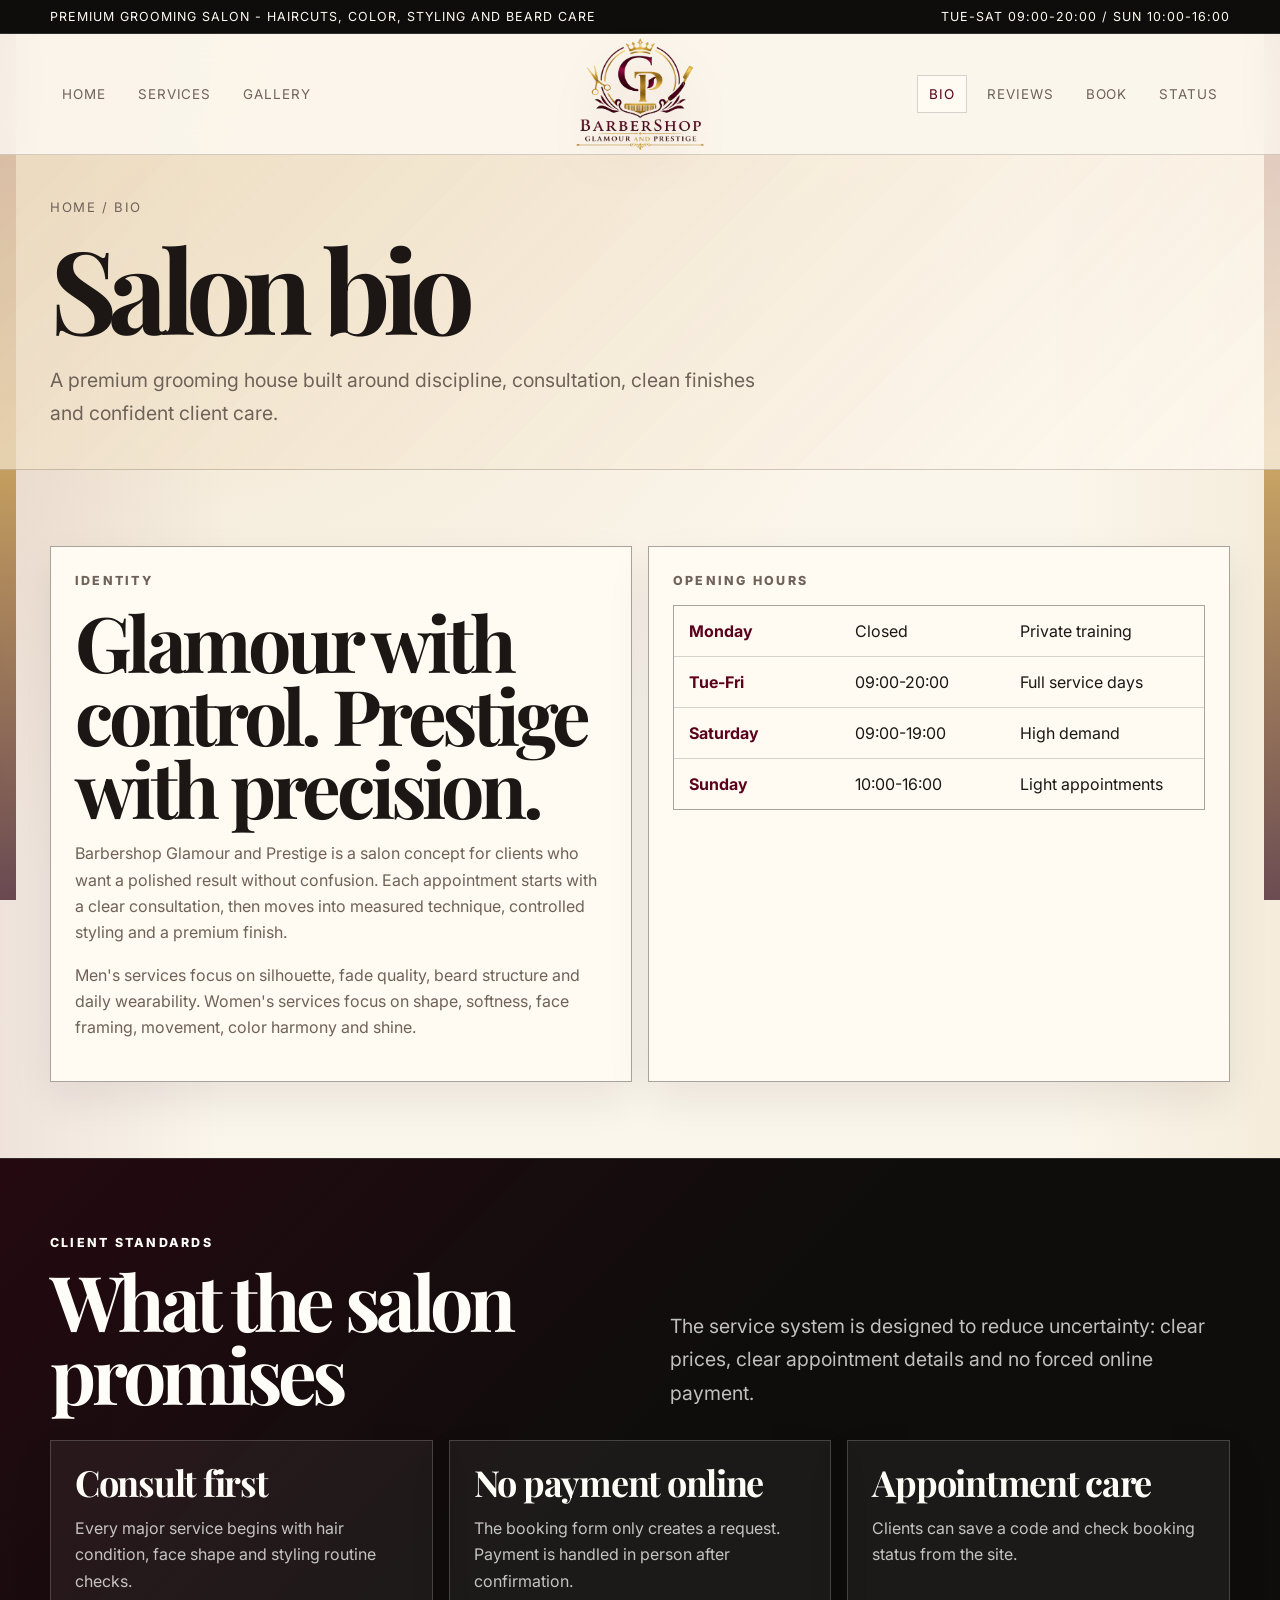
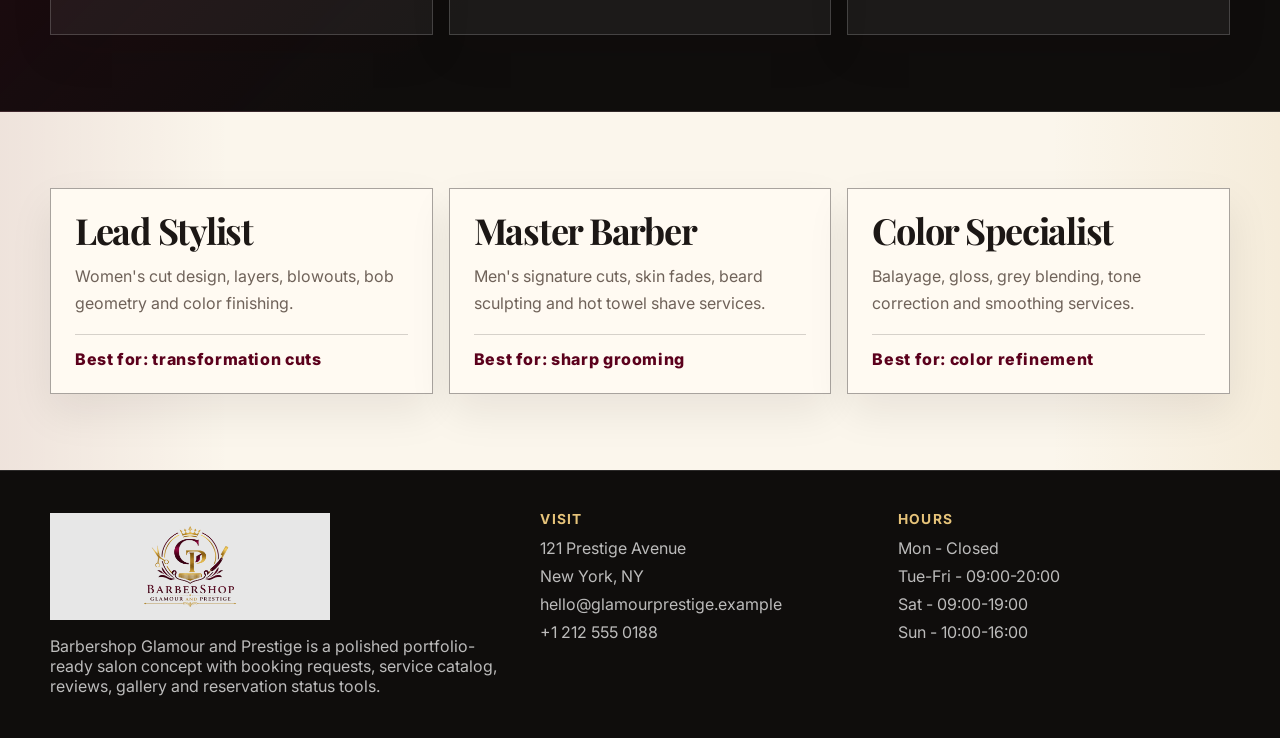
==== about.html @ 881aa1e7 "Add files via upload" ====
<!doctype html>
<html lang="en">
<head>
<meta charset="utf-8">
<meta name="viewport" content="width=device-width, initial-scale=1">
<title>Bio - Barbershop Glamour and Prestige</title>
<meta name="description" content="Premium multi-page website for Barbershop Glamour and Prestige.">
<link rel="preconnect" href="https://fonts.googleapis.com">
<link rel="preconnect" href="https://fonts.gstatic.com" crossorigin>
<link href="https://fonts.googleapis.com/css2?family=Inter:wght@400;600;700;800;900&family=Playfair+Display:wght@700;800;900&display=swap" rel="stylesheet">
<link rel="icon" href="assets/images/logo.png">
<link rel="stylesheet" href="assets/styles.css">
</head>
<body>
<div class="site-shell">
<div class="top-strip">
  <div class="container">
    <span>Premium grooming salon - Haircuts, color, styling and beard care</span>
    <span>Tue-Sat 09:00-20:00 / Sun 10:00-16:00</span>
  </div>
</div>

<header class="header">
  <div class="container header-grid">
    <button class="mobile-toggle" data-nav-toggle aria-expanded="false">Menu</button>

    <nav class="nav" aria-label="Primary navigation left">
      <a href="index.html" class="">Home</a>
      <a href="services.html" class="">Services</a>
      <a href="gallery.html" class="">Gallery</a>
    </nav>

    <a class="logo-link" href="index.html" aria-label="Barbershop Glamour and Prestige home">
      <img class="logo" src="assets/images/logo.png" alt="Barbershop Glamour and Prestige logo">
    </a>

    <nav class="nav nav-right" aria-label="Primary navigation right">
      <a href="about.html" class="active">Bio</a>
      <a href="reviews.html" class="">Reviews</a>
      <a href="booking.html" class="">Book</a>
      <a href="status.html" class="">Status</a>
    </nav>
  </div>
</header>

<main>
  <section class="page-title">
    <div class="container">
      <div class="breadcrumb">Home / Bio</div>
      <h1>Salon bio</h1>
      <p class="lead">A premium grooming house built around discipline, consultation, clean finishes and confident client care.</p>
    </div>
  </section>

  <section class="section">
    <div class="container grid two">
      <article class="card">
        <p class="eyebrow">Identity</p>
        <h2>Glamour with control. Prestige with precision.</h2>
        <p>Barbershop Glamour and Prestige is a salon concept for clients who want a polished result without confusion. Each appointment starts with a clear consultation, then moves into measured technique, controlled styling and a premium finish.</p>
        <p>Men's services focus on silhouette, fade quality, beard structure and daily wearability. Women's services focus on shape, softness, face framing, movement, color harmony and shine.</p>
      </article>
      <article class="card">
        <p class="eyebrow">Opening hours</p>
        <div class="table-like">
          <div class="table-row"><strong>Monday</strong><span>Closed</span><span>Private training</span></div>
          <div class="table-row"><strong>Tue-Fri</strong><span>09:00-20:00</span><span>Full service days</span></div>
          <div class="table-row"><strong>Saturday</strong><span>09:00-19:00</span><span>High demand</span></div>
          <div class="table-row"><strong>Sunday</strong><span>10:00-16:00</span><span>Light appointments</span></div>
        </div>
      </article>
    </div>
  </section>

  <section class="section dark">
    <div class="container section-head">
      <div>
        <p class="eyebrow">Client standards</p>
        <h2>What the salon promises</h2>
      </div>
      <p class="lead">The service system is designed to reduce uncertainty: clear prices, clear appointment details and no forced online payment.</p>
    </div>
    <div class="container grid three">
      <article class="card dark-card"><h3>Consult first</h3><p>Every major service begins with hair condition, face shape and styling routine checks.</p></article>
      <article class="card dark-card"><h3>No payment online</h3><p>The booking form only creates a request. Payment is handled in person after confirmation.</p></article>
      <article class="card dark-card"><h3>Appointment care</h3><p>Clients can save a code and check booking status from the site.</p></article>
    </div>
  </section>

  <section class="section">
    <div class="container grid three">
      <article class="card">
        <h3>Lead Stylist</h3>
        <p>Women's cut design, layers, blowouts, bob geometry and color finishing.</p>
        <div class="kicker-line">Best for: transformation cuts</div>
      </article>
      <article class="card">
        <h3>Master Barber</h3>
        <p>Men's signature cuts, skin fades, beard sculpting and hot towel shave services.</p>
        <div class="kicker-line">Best for: sharp grooming</div>
      </article>
      <article class="card">
        <h3>Color Specialist</h3>
        <p>Balayage, gloss, grey blending, tone correction and smoothing services.</p>
        <div class="kicker-line">Best for: color refinement</div>
      </article>
    </div>
  </section>
</main>

<footer class="footer">
  <div class="container footer-grid">
    <div>
      <img class="footer-logo" src="assets/images/logo.png" alt="Barbershop Glamour and Prestige logo">
      <p>Barbershop Glamour and Prestige is a polished portfolio-ready salon concept with booking requests, service catalog, reviews, gallery and reservation status tools.</p>
    </div>
    <div>
      <h4>Visit</h4>
      <ul>
        <li>121 Prestige Avenue</li>
        <li>New York, NY</li>
        <li>hello@glamourprestige.example</li>
        <li>+1 212 555 0188</li>
      </ul>
    </div>
    <div>
      <h4>Hours</h4>
      <ul>
        <li>Mon - Closed</li>
        <li>Tue-Fri - 09:00-20:00</li>
        <li>Sat - 09:00-19:00</li>
        <li>Sun - 10:00-16:00</li>
      </ul>
    </div>
  </div>
 
</footer>

<script src="assets/app.js"></script>
</div>
</body>
</html>
---- assets/styles.css ----
:root {
  --bg: #fbf6ec;
  --bg-soft: #fffaf2;
  --ink: #1c1715;
  --muted: #6f6259;
  --line: rgba(28, 23, 21, 0.18);
  --line-strong: rgba(28, 23, 21, 0.38);
  --wine: #5b001c;
  --wine-dark: #2a0010;
  --gold: #b8862c;
  --gold-soft: #e6c37a;
  --black: #0f0d0c;
  --white: #fffdf8;
  --danger: #8c1d18;
  --ok: #1e6b42;
  --shadow: 0 20px 60px rgba(27, 15, 10, 0.12);
}

* {
  box-sizing: border-box;
}

html {
  scroll-behavior: smooth;
}

body {
  margin: 0;
  color: var(--ink);
  background:
    linear-gradient(90deg, rgba(91, 0, 28, 0.08), transparent 18%, transparent 82%, rgba(184, 134, 44, 0.09)),
    radial-gradient(circle at 10% 0%, rgba(184, 134, 44, 0.18), transparent 34%),
    var(--bg);
  font-family: Inter, ui-sans-serif, system-ui, -apple-system, BlinkMacSystemFont, "Segoe UI", sans-serif;
}

body.nav-open {
  overflow: hidden;
}

a {
  color: inherit;
  text-decoration: none;
}

img {
  display: block;
  max-width: 100%;
}

button,
input,
select,
textarea {
  font: inherit;
}

.container {
  width: min(1180px, calc(100% - 32px));
  margin-inline: auto;
}

.site-shell {
  min-height: 100vh;
  position: relative;
  overflow-x: hidden;
}

.site-shell:before,
.site-shell:after {
  content: "";
  position: fixed;
  top: 0;
  bottom: 0;
  width: 16px;
  z-index: 0;
  pointer-events: none;
  background: linear-gradient(180deg, var(--wine), var(--gold), var(--wine-dark));
  opacity: 0.68;
}

.site-shell:before {
  left: 0;
}

.site-shell:after {
  right: 0;
}

.top-strip {
  position: relative;
  z-index: 4;
  background: var(--black);
  color: var(--bg-soft);
  border-bottom: 1px solid rgba(255, 255, 255, 0.14);
  font-size: 0.78rem;
  letter-spacing: 0.08em;
  text-transform: uppercase;
}

.top-strip .container {
  display: flex;
  justify-content: space-between;
  gap: 14px;
  padding: 9px 0;
}

.header {
  position: sticky;
  top: 0;
  z-index: 20;
  background: rgba(251, 246, 236, 0.94);
  border-bottom: 1px solid var(--line);
  backdrop-filter: blur(16px);
}

.header-grid {
  display: grid;
  grid-template-columns: 1fr auto 1fr;
  align-items: center;
  min-height: 112px;
  gap: 18px;
}

.nav {
  display: flex;
  align-items: center;
  gap: 8px;
}

.nav a {
  padding: 10px 11px;
  border: 1px solid transparent;
  color: var(--muted);
  font-size: 0.84rem;
  text-transform: uppercase;
  letter-spacing: 0.07em;
}

.nav a:hover,
.nav a.active {
  color: var(--wine);
  border-color: var(--line);
  background: var(--bg-soft);
}

.nav-right {
  justify-content: flex-end;
}

.logo-link {
  display: flex;
  justify-content: center;
  align-items: center;
}

.logo {
  width: min(360px, 44vw);
  height: auto;
  filter: drop-shadow(0 15px 24px rgba(91, 0, 28, 0.12));
}

.mobile-toggle {
  display: none;
  border: 1px solid var(--line-strong);
  background: var(--bg-soft);
  color: var(--ink);
  padding: 11px 13px;
  text-transform: uppercase;
  letter-spacing: 0.08em;
}

.hero {
  position: relative;
  z-index: 1;
  padding: 40px 0 70px;
}

.hero-layout {
  display: grid;
  grid-template-columns: 1.02fr 0.98fr;
  gap: 32px;
  align-items: center;
}

.eyebrow {
  color: var(--wine);
  text-transform: uppercase;
  letter-spacing: 0.18em;
  font-weight: 800;
  font-size: 0.78rem;
  margin: 0 0 14px;
}

h1,
h2,
h3,
h4 {
  font-family: "Playfair Display", Georgia, serif;
  line-height: 0.95;
  margin: 0;
  color: var(--ink);
}

h1 {
  font-size: clamp(3.1rem, 9vw, 7.2rem);
  letter-spacing: -0.075em;
}

h2 {
  font-size: clamp(2.35rem, 6vw, 4.8rem);
  letter-spacing: -0.055em;
}

h3 {
  font-size: clamp(1.5rem, 3vw, 2.25rem);
  letter-spacing: -0.035em;
}

.lead {
  max-width: 720px;
  color: var(--muted);
  font-size: clamp(1rem, 2.1vw, 1.22rem);
  line-height: 1.7;
  margin: 22px 0 0;
}

.hero-actions,
.actions-row {
  display: flex;
  flex-wrap: wrap;
  gap: 12px;
  margin-top: 28px;
}

.btn {
  display: inline-flex;
  align-items: center;
  justify-content: center;
  min-height: 48px;
  padding: 13px 18px;
  border: 1px solid var(--ink);
  background: transparent;
  color: var(--ink);
  text-transform: uppercase;
  letter-spacing: 0.08em;
  font-weight: 800;
  font-size: 0.84rem;
  cursor: pointer;
  transition: transform .18s ease, background .18s ease, color .18s ease, border-color .18s ease;
}

.btn:hover {
  transform: translateY(-2px);
}

.btn.primary {
  background: var(--wine);
  color: var(--white);
  border-color: var(--wine);
}

.btn.primary:hover {
  background: var(--wine-dark);
  border-color: var(--wine-dark);
}

.btn.gold {
  background: var(--gold);
  color: var(--black);
  border-color: var(--gold);
}

.btn.ghost-light {
  color: var(--white);
  border-color: rgba(255, 255, 255, 0.4);
}

.btn.ghost-light:hover {
  background: var(--white);
  color: var(--black);
}

.hero-card {
  position: relative;
  min-height: 560px;
  border: 1px solid var(--ink);
  background: var(--black);
  box-shadow: var(--shadow);
  overflow: hidden;
}

.hero-card img {
  width: 100%;
  height: 100%;
  min-height: 560px;
  object-fit: cover;
}

.hero-badge {
  position: absolute;
  left: 0;
  bottom: 0;
  right: 0;
  display: grid;
  grid-template-columns: repeat(3, 1fr);
  background: rgba(15, 13, 12, 0.86);
  color: var(--white);
  border-top: 1px solid rgba(255, 255, 255, 0.18);
}

.hero-badge div {
  padding: 16px;
  border-right: 1px solid rgba(255, 255, 255, 0.18);
}

.hero-badge div:last-child {
  border-right: 0;
}

.hero-badge strong {
  display: block;
  font-size: 1.1rem;
  color: var(--gold-soft);
}

.hero-badge span {
  display: block;
  font-size: 0.78rem;
  color: rgba(255, 255, 255, 0.76);
  text-transform: uppercase;
  letter-spacing: 0.08em;
  margin-top: 4px;
}

.section {
  position: relative;
  z-index: 1;
  padding: 76px 0;
}

.section.compact {
  padding: 44px 0;
}

.section.dark {
  background:
    linear-gradient(135deg, rgba(91, 0, 28, 0.28), transparent 50%),
    var(--black);
  color: var(--white);
  border-top: 1px solid rgba(255, 255, 255, 0.12);
  border-bottom: 1px solid rgba(255, 255, 255, 0.12);
}

.section.dark h2,
.section.dark h3,
.section.dark .eyebrow {
  color: var(--white);
}

.section.dark .lead,
.section.dark p,
.section.dark li {
  color: rgba(255, 255, 255, 0.74);
}

.section-head {
  display: flex;
  align-items: end;
  justify-content: space-between;
  gap: 24px;
  margin-bottom: 30px;
}

.section-head .lead {
  max-width: 560px;
  margin: 0;
}

.grid {
  display: grid;
  gap: 16px;
}

.grid.two {
  grid-template-columns: repeat(2, 1fr);
}

.grid.three {
  grid-template-columns: repeat(3, 1fr);
}

.grid.four {
  grid-template-columns: repeat(4, 1fr);
}

.card {
  background: var(--bg-soft);
  border: 1px solid var(--line-strong);
  padding: 24px;
  box-shadow: 0 18px 40px rgba(27, 15, 10, 0.08);
}

.card.dark-card {
  background: rgba(255, 255, 255, 0.055);
  border-color: rgba(255, 255, 255, 0.18);
  color: var(--white);
}

.card .number {
  font-size: 2.7rem;
  font-family: "Playfair Display", Georgia, serif;
  color: var(--gold);
  line-height: 1;
  margin-bottom: 12px;
}

.card p,
.card li {
  color: var(--muted);
  line-height: 1.65;
}

.card ul {
  padding-left: 18px;
  margin: 14px 0 0;
}

.kicker-line {
  border-top: 1px solid var(--line);
  padding-top: 14px;
  margin-top: 18px;
  color: var(--wine);
  font-weight: 800;
  letter-spacing: 0.04em;
}

.page-title {
  position: relative;
  z-index: 1;
  padding: 44px 0 38px;
  border-bottom: 1px solid var(--line);
  background:
    linear-gradient(135deg, rgba(184, 134, 44, 0.2), transparent),
    rgba(255, 250, 242, 0.7);
}

.breadcrumb {
  color: var(--muted);
  font-size: 0.82rem;
  text-transform: uppercase;
  letter-spacing: 0.12em;
  margin-bottom: 18px;
}

.service-tabs,
.filter-tabs {
  display: flex;
  flex-wrap: wrap;
  gap: 10px;
  margin: 26px 0 24px;
}

.tab,
.filter-btn {
  border: 1px solid var(--line-strong);
  background: var(--bg-soft);
  color: var(--ink);
  padding: 12px 14px;
  text-transform: uppercase;
  letter-spacing: 0.08em;
  font-weight: 800;
  font-size: 0.82rem;
  cursor: pointer;
}

.tab.active,
.filter-btn.active {
  background: var(--wine);
  border-color: var(--wine);
  color: var(--white);
}

.service-list {
  display: grid;
  gap: 14px;
}

.service-item {
  display: grid;
  grid-template-columns: 1fr auto;
  gap: 22px;
  align-items: start;
  border: 1px solid var(--line-strong);
  background: var(--bg-soft);
  padding: 20px;
}

.service-item.hidden {
  display: none;
}

.service-title-row {
  display: flex;
  align-items: baseline;
  gap: 12px;
  flex-wrap: wrap;
}

.service-item h3 {
  font-size: clamp(1.55rem, 4vw, 2.35rem);
}

.service-meta {
  display: flex;
  flex-wrap: wrap;
  gap: 8px;
  margin: 12px 0 0;
}

.pill {
  display: inline-flex;
  align-items: center;
  border: 1px solid var(--line);
  padding: 7px 9px;
  background: rgba(184, 134, 44, 0.08);
  color: var(--muted);
  font-size: 0.78rem;
  text-transform: uppercase;
  letter-spacing: 0.06em;
}

.price {
  color: var(--wine);
  font-weight: 900;
  font-size: 1.25rem;
}

.service-item p {
  color: var(--muted);
  line-height: 1.65;
  margin: 12px 0 0;
}

.service-includes {
  display: grid;
  grid-template-columns: repeat(2, minmax(0, 1fr));
  gap: 8px 16px;
  margin-top: 14px;
  padding-top: 14px;
  border-top: 1px solid var(--line);
  color: var(--muted);
}

.service-includes span:before {
  content: "◆";
  color: var(--gold);
  margin-right: 8px;
}

.service-cta {
  display: flex;
  align-items: end;
  flex-direction: column;
  gap: 10px;
  min-width: 170px;
}

.gallery-grid {
  display: grid;
  grid-template-columns: repeat(12, 1fr);
  gap: 14px;
}

.gallery-card {
  position: relative;
  grid-column: span 4;
  min-height: 390px;
  border: 1px solid var(--ink);
  overflow: hidden;
  background: var(--black);
}

.gallery-card.large {
  grid-column: span 8;
}

.gallery-card img {
  width: 100%;
  height: 100%;
  min-height: 390px;
  object-fit: cover;
  transition: transform .35s ease;
}

.gallery-card:hover img {
  transform: scale(1.035);
}

.gallery-caption {
  position: absolute;
  left: 0;
  right: 0;
  bottom: 0;
  padding: 18px;
  color: var(--white);
  background: linear-gradient(transparent, rgba(0, 0, 0, 0.84));
}

.gallery-caption strong {
  display: block;
  font-size: 1.1rem;
}

.gallery-caption span {
  display: block;
  color: rgba(255, 255, 255, 0.74);
  font-size: 0.84rem;
  margin-top: 4px;
}

.review {
  border-left: 4px solid var(--gold);
}

.stars {
  color: var(--gold);
  letter-spacing: 0.08em;
  margin-bottom: 12px;
}

.quote {
  font-size: 1.06rem;
  line-height: 1.75;
  color: var(--ink);
}

.reviewer {
  margin-top: 18px;
  font-weight: 900;
  color: var(--wine);
}

.form-panel {
  display: grid;
  grid-template-columns: 0.88fr 1.12fr;
  gap: 18px;
  align-items: start;
}

.form-side {
  background:
    linear-gradient(180deg, rgba(91, 0, 28, 0.55), rgba(15, 13, 12, 0.92)),
    url("images/work-womens-bob.png") center/cover;
  min-height: 100%;
  border: 1px solid var(--ink);
  color: var(--white);
  padding: 28px;
}

.form-side .logo-mini {
  width: 230px;
  margin-bottom: 26px;
  background: rgba(255,255,255,0.86);
  padding: 10px;
}

.form-side p {
  color: rgba(255, 255, 255, 0.76);
  line-height: 1.7;
}

.form {
  background: var(--bg-soft);
  border: 1px solid var(--line-strong);
  padding: 24px;
  display: grid;
  gap: 14px;
}

.form-grid {
  display: grid;
  grid-template-columns: repeat(2, 1fr);
  gap: 14px;
}

.field {
  display: grid;
  gap: 8px;
}

.field.full {
  grid-column: 1 / -1;
}

label {
  font-weight: 900;
  text-transform: uppercase;
  letter-spacing: 0.06em;
  font-size: 0.8rem;
  color: var(--wine);
}

input,
select,
textarea {
  width: 100%;
  border: 1px solid var(--line-strong);
  background: #fffdf8;
  color: var(--ink);
  padding: 13px 12px;
  outline: none;
  border-radius: 0;
}

textarea {
  min-height: 116px;
  resize: vertical;
}

input:focus,
select:focus,
textarea:focus {
  border-color: var(--wine);
  box-shadow: inset 0 0 0 1px var(--wine);
}

.notice {
  border: 1px solid var(--line-strong);
  background: rgba(184, 134, 44, 0.12);
  padding: 15px;
  color: var(--muted);
  line-height: 1.6;
}

.notice strong {
  color: var(--wine);
}

.success-box {
  display: none;
  border: 1px solid rgba(30, 107, 66, 0.45);
  background: rgba(30, 107, 66, 0.09);
  color: var(--ok);
  padding: 16px;
  line-height: 1.65;
}

.success-box.show {
  display: block;
}

.status-card {
  display: none;
  margin-top: 18px;
}

.status-card.show {
  display: block;
}

.status-line {
  display: grid;
  grid-template-columns: 150px 1fr;
  gap: 12px;
  padding: 12px 0;
  border-bottom: 1px solid var(--line);
}

.status-line strong {
  color: var(--wine);
  text-transform: uppercase;
  letter-spacing: 0.05em;
  font-size: 0.8rem;
}

.table-like {
  display: grid;
  border: 1px solid var(--line-strong);
  background: var(--bg-soft);
}

.table-row {
  display: grid;
  grid-template-columns: 1fr 1fr 1.1fr;
  gap: 12px;
  padding: 15px;
  border-bottom: 1px solid var(--line);
}

.table-row:last-child {
  border-bottom: 0;
}

.table-row strong {
  color: var(--wine);
}

.footer {
  position: relative;
  z-index: 1;
  background: var(--black);
  color: var(--white);
  padding: 42px 0 26px;
  border-top: 1px solid rgba(255, 255, 255, 0.12);
}

.footer-grid {
  display: grid;
  grid-template-columns: 1.4fr 1fr 1fr;
  gap: 26px;
}

.footer-logo {
  width: 280px;
  background: rgba(255, 255, 255, 0.9);
  padding: 10px;
  margin-bottom: 14px;
}

.footer p,
.footer a,
.footer li {
  color: rgba(255, 255, 255, 0.72);
}

.footer h4 {
  color: var(--gold-soft);
  font-family: Inter, ui-sans-serif, system-ui, sans-serif;
  letter-spacing: 0.08em;
  text-transform: uppercase;
  font-size: 0.86rem;
  margin-bottom: 12px;
}

.footer ul {
  list-style: none;
  padding: 0;
  margin: 0;
  display: grid;
  gap: 8px;
}

.footer-bottom {
  margin-top: 30px;
  padding-top: 18px;
  border-top: 1px solid rgba(255, 255, 255, 0.14);
  color: rgba(255, 255, 255, 0.55);
  font-size: 0.84rem;
}

.hide {
  display: none !important;
}

@media (max-width: 980px) {
  .top-strip .container {
    justify-content: center;
    text-align: center;
    flex-direction: column;
    gap: 2px;
  }

  .header-grid {
    grid-template-columns: 1fr auto 1fr;
    min-height: 88px;
  }

  .mobile-toggle {
    display: inline-flex;
    position: relative;
    z-index: 24;
  }

  .logo {
    width: min(275px, 56vw);
  }

  .nav {
    position: fixed;
    z-index: 22;
    inset: 0 0 auto 0;
    top: 0;
    height: 100vh;
    padding: 120px 20px 30px;
    background: rgba(251, 246, 236, 0.98);
    flex-direction: column;
    align-items: stretch;
    transform: translateX(-105%);
    transition: transform .24s ease;
  }

  .nav-right {
    transform: translateX(105%);
  }

  body.nav-open .nav,
  body.nav-open .nav-right {
    transform: translateX(0);
  }

  .nav a {
    border-color: var(--line);
    font-size: 1rem;
    padding: 15px;
    background: var(--bg-soft);
  }

  .hero-layout,
  .form-panel,
  .footer-grid {
    grid-template-columns: 1fr;
  }

  .hero-card,
  .hero-card img {
    min-height: 440px;
  }

  .grid.three,
  .grid.four,
  .grid.two {
    grid-template-columns: 1fr 1fr;
  }

  .gallery-card,
  .gallery-card.large {
    grid-column: span 6;
  }

  .service-item {
    grid-template-columns: 1fr;
  }

  .service-cta {
    align-items: stretch;
    min-width: 0;
  }
}

@media (max-width: 640px) {
  .container {
    width: min(100% - 24px, 1180px);
  }

  .site-shell:before,
  .site-shell:after {
    width: 6px;
  }

  .header-grid {
    gap: 8px;
  }

  .logo {
    width: min(230px, 62vw);
  }

  .hero {
    padding-top: 26px;
  }

  h1 {
    font-size: clamp(3.05rem, 15vw, 4.6rem);
  }

  .lead {
    font-size: 1rem;
  }

  .hero-actions,
  .actions-row {
    flex-direction: column;
  }

  .btn {
    width: 100%;
  }

  .hero-card,
  .hero-card img {
    min-height: 390px;
  }

  .hero-badge {
    grid-template-columns: 1fr;
  }

  .hero-badge div {
    border-right: 0;
    border-bottom: 1px solid rgba(255, 255, 255, 0.18);
  }

  .section {
    padding: 54px 0;
  }

  .section-head {
    display: block;
  }

  .section-head .lead {
    margin-top: 16px;
  }

  .grid.three,
  .grid.four,
  .grid.two,
  .form-grid,
  .service-includes {
    grid-template-columns: 1fr;
  }

  .gallery-card,
  .gallery-card.large {
    grid-column: 1 / -1;
    min-height: 340px;
  }

  .gallery-card img {
    min-height: 340px;
  }

  .table-row,
  .status-line {
    grid-template-columns: 1fr;
  }

  .form-side {
    min-height: 380px;
  }
}
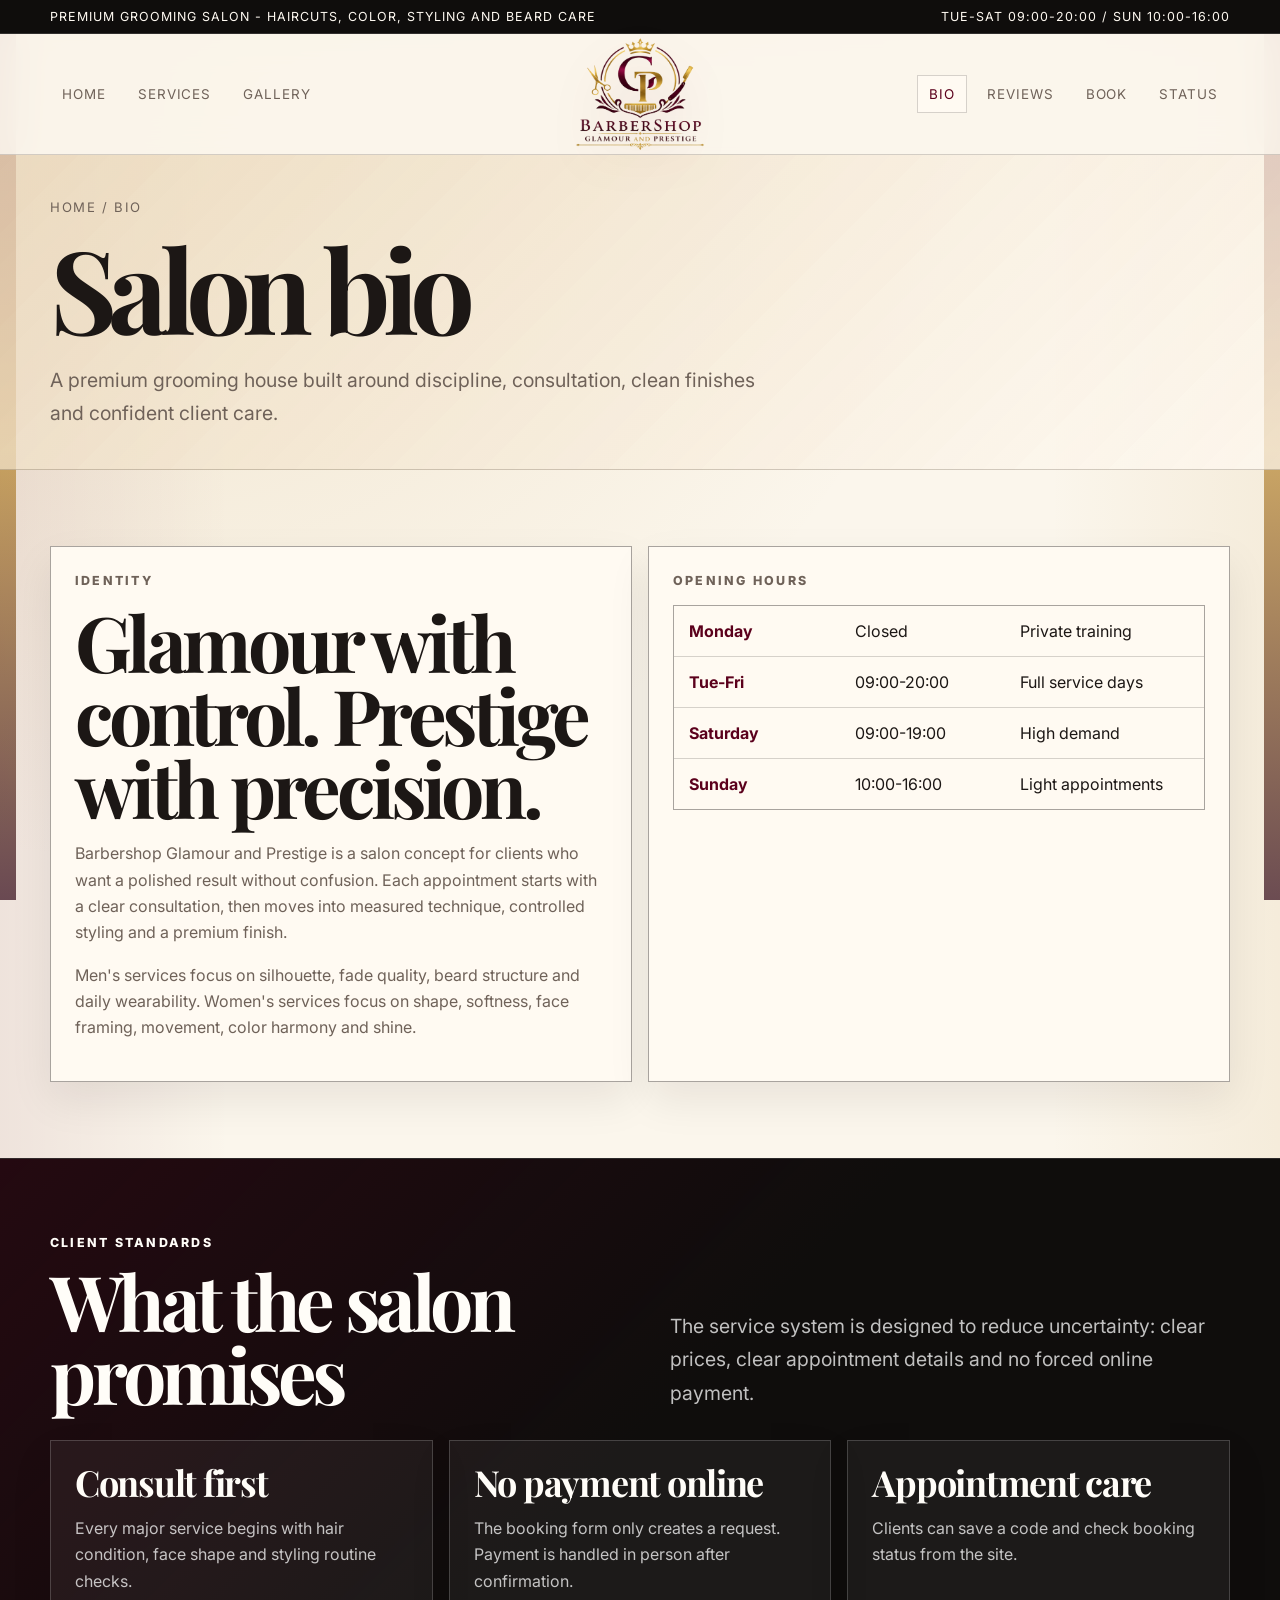
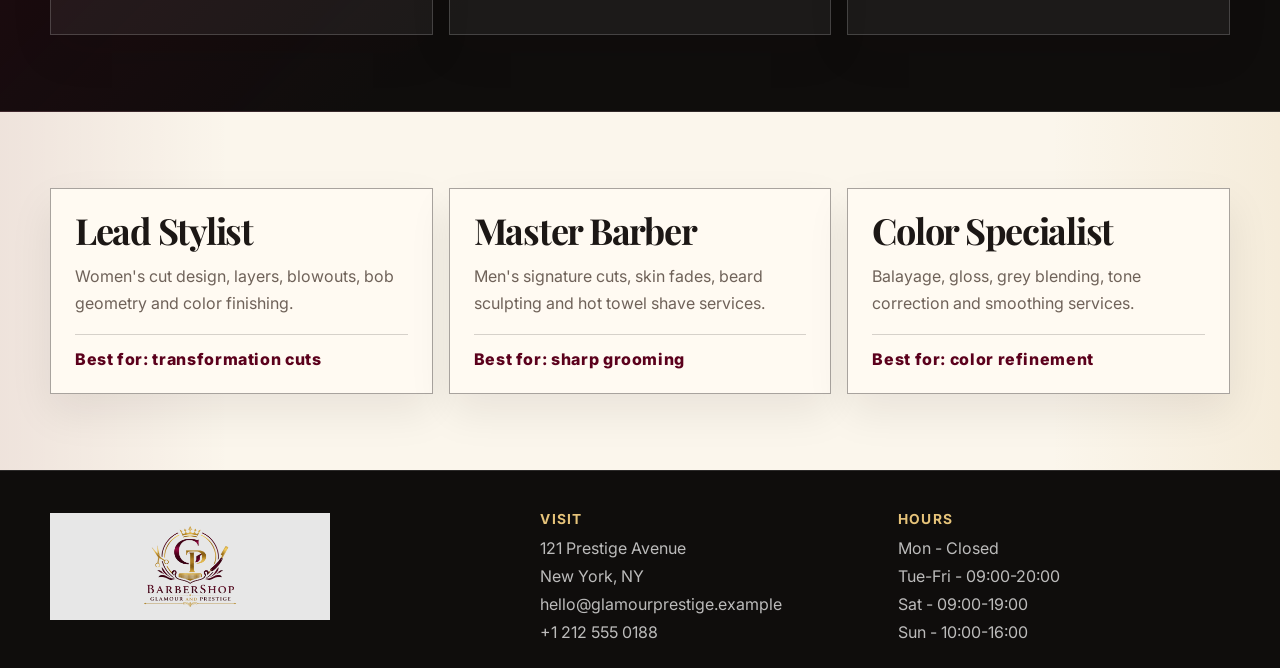
==== commit ee4fd123: "Update about.html" ====
--- a/about.html
+++ b/about.html
@@ -112,7 +112,7 @@
   <div class="container footer-grid">
     <div>
       <img class="footer-logo" src="assets/images/logo.png" alt="Barbershop Glamour and Prestige logo">
-      <p>Barbershop Glamour and Prestige is a polished portfolio-ready salon concept with booking requests, service catalog, reviews, gallery and reservation status tools.</p>
+  
     </div>
     <div>
       <h4>Visit</h4>
@@ -139,4 +139,4 @@
 <script src="assets/app.js"></script>
 </div>
 </body>
-</html>+</html>
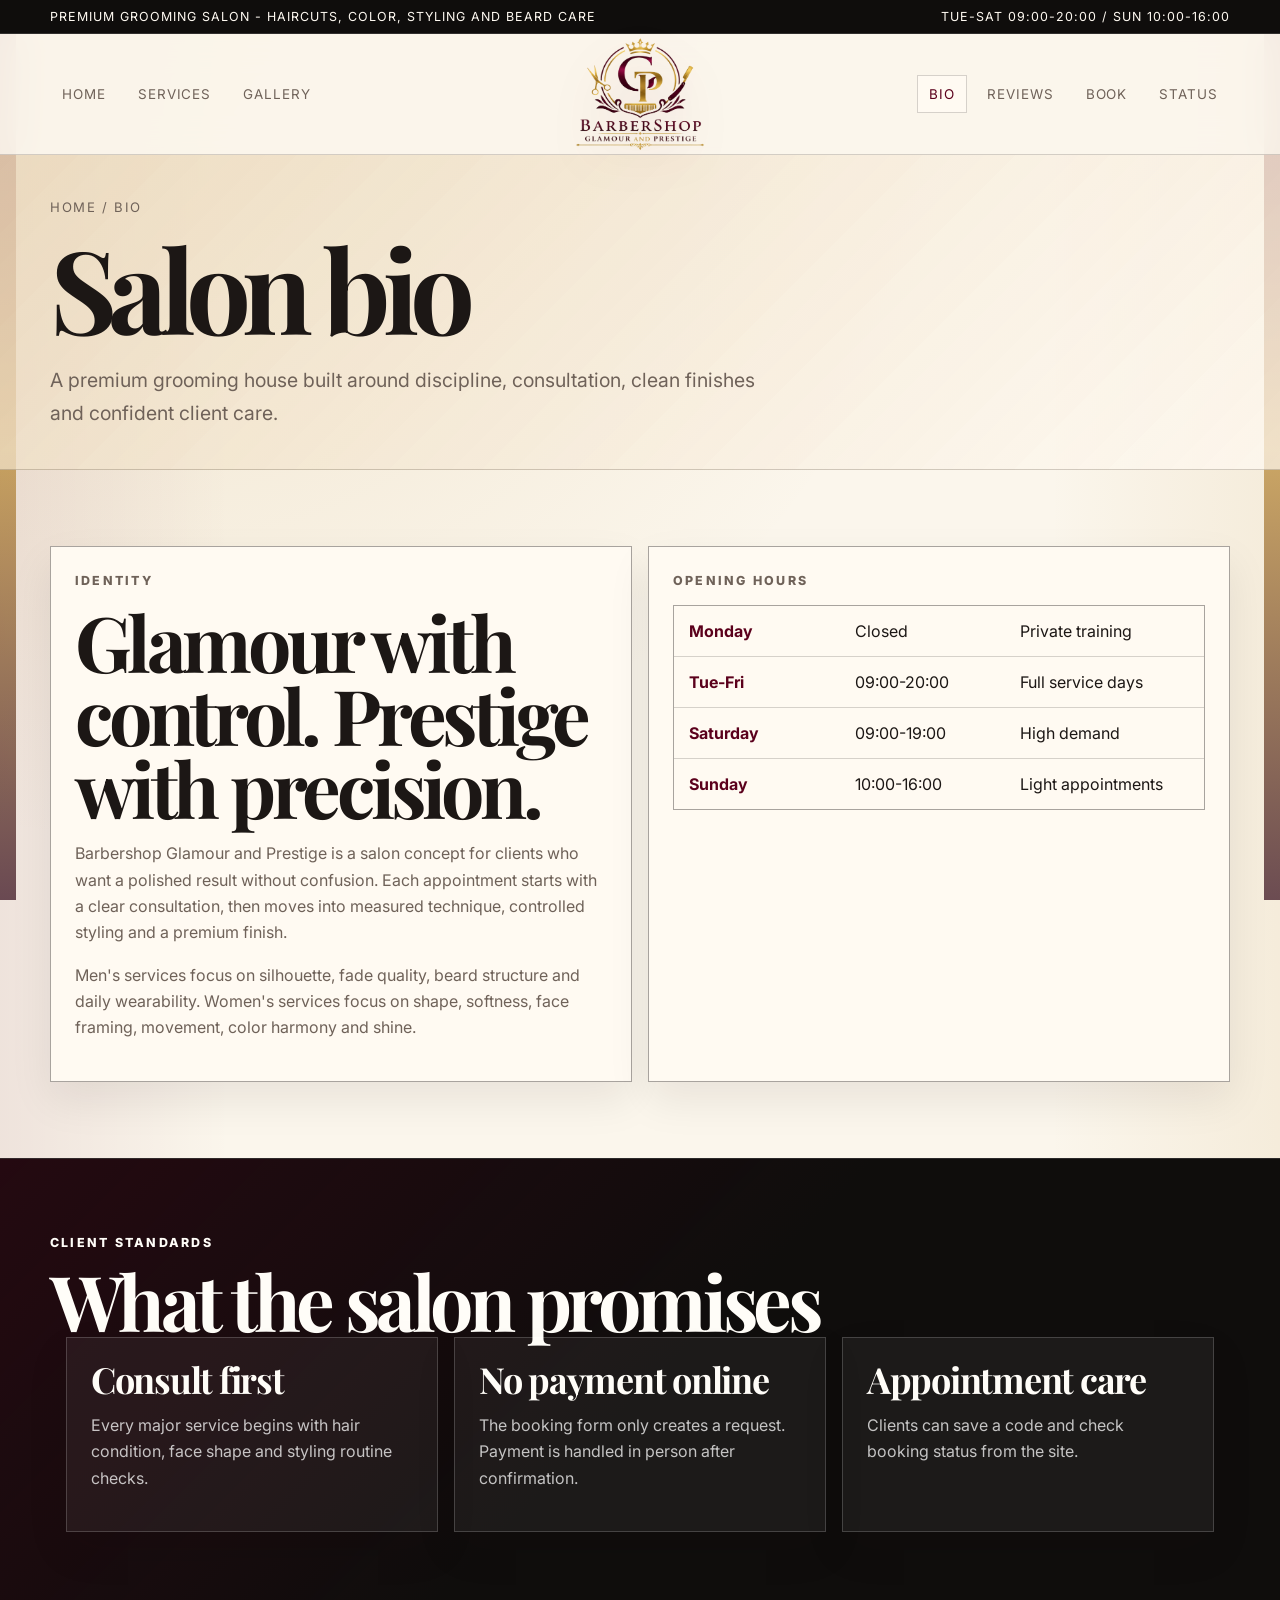
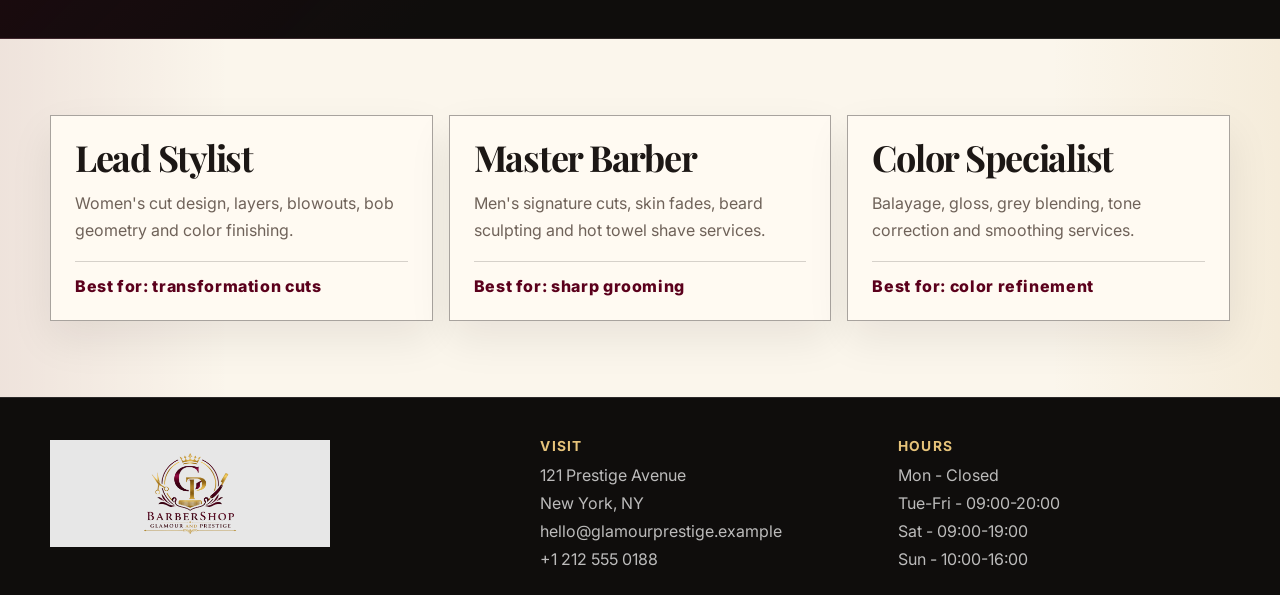
==== commit 5e72c783: "Update about.html" ====
--- a/about.html
+++ b/about.html
@@ -77,9 +77,7 @@
       <div>
         <p class="eyebrow">Client standards</p>
         <h2>What the salon promises</h2>
-      </div>
-      <p class="lead">The service system is designed to reduce uncertainty: clear prices, clear appointment details and no forced online payment.</p>
-    </div>
+    
     <div class="container grid three">
       <article class="card dark-card"><h3>Consult first</h3><p>Every major service begins with hair condition, face shape and styling routine checks.</p></article>
       <article class="card dark-card"><h3>No payment online</h3><p>The booking form only creates a request. Payment is handled in person after confirmation.</p></article>
